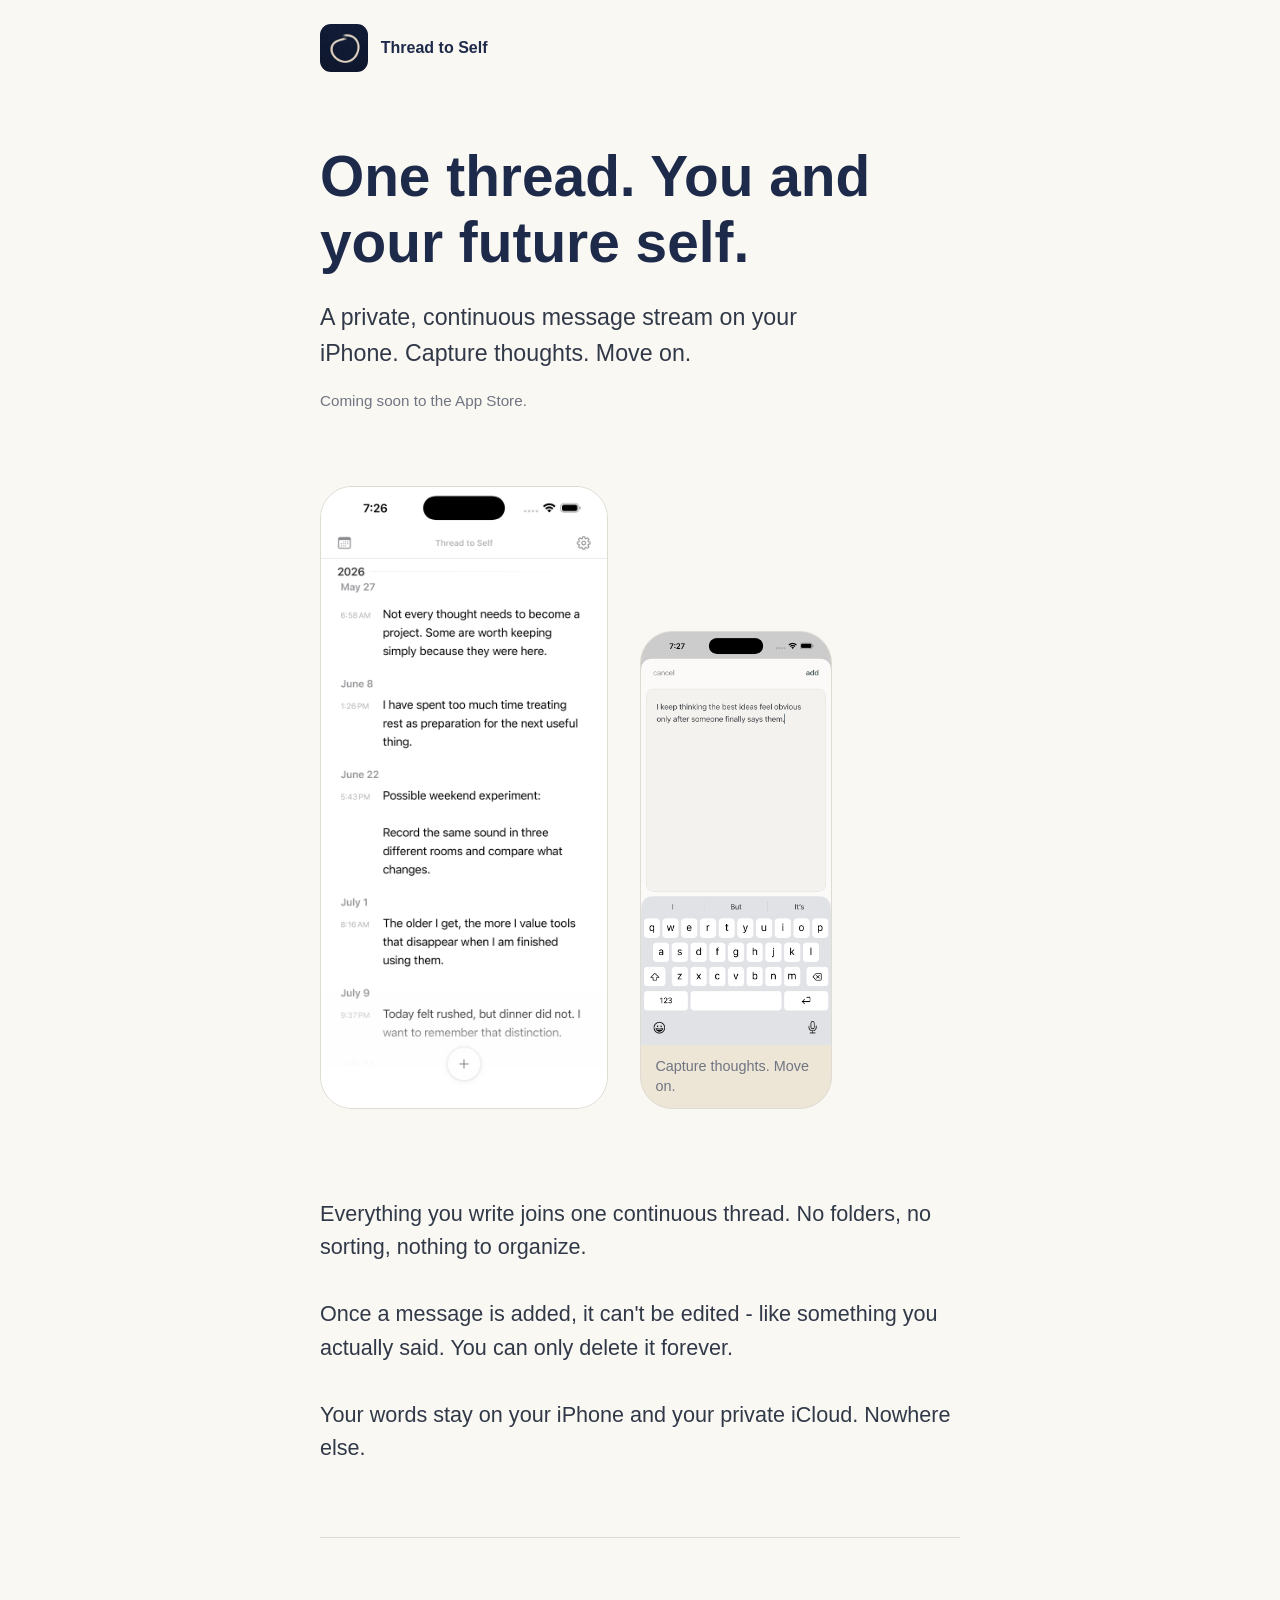
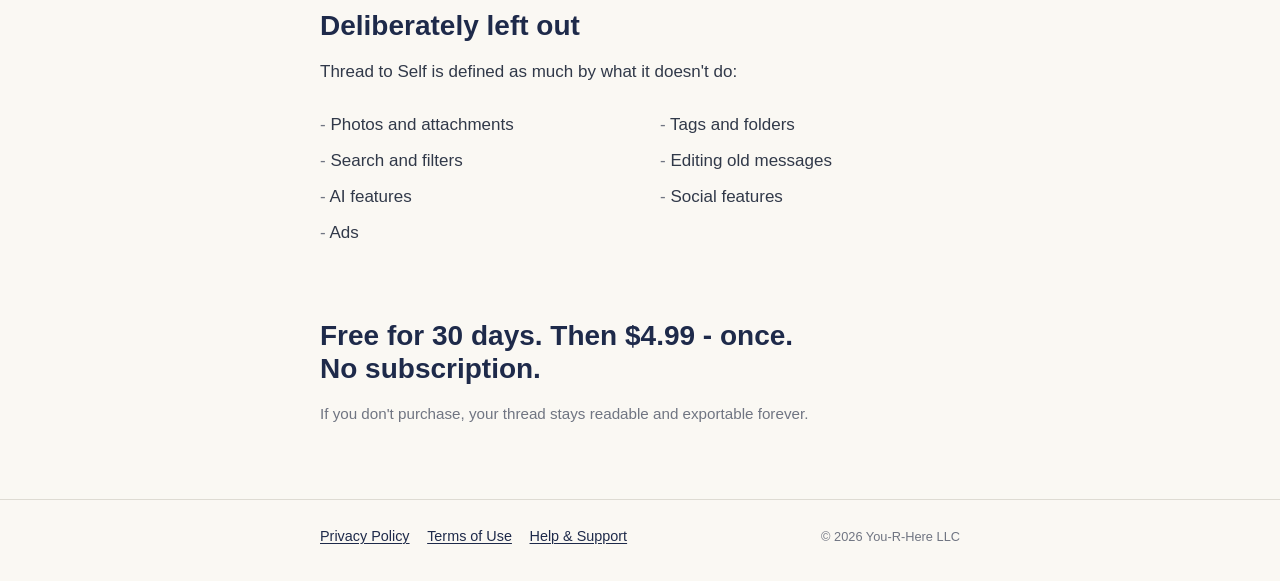
==== index.html @ 0d1f9a8f "Site: export favicon assets from approved app icon" ====
<!doctype html>
<html lang="en">
<head>
	<meta charset="utf-8">
	<meta name="viewport" content="width=device-width, initial-scale=1">
	<title>Thread to Self | One thread for your future self</title>
	<meta name="description" content="One private, continuous message thread on your iPhone. Capture thoughts. Move on.">
	<link rel="icon" type="image/png" sizes="16x16" href="/favicon-16x16.png?v=5">
	<link rel="icon" type="image/png" sizes="32x32" href="/favicon-32x32.png?v=5">
	<link rel="icon" type="image/png" sizes="192x192" href="/favicon.png?v=5">
	<link rel="apple-touch-icon" sizes="180x180" href="/apple-touch-icon.png?v=5">
	<link rel="shortcut icon" href="/favicon.ico?v=5">
	<link rel="stylesheet" href="/assets/styles.css">
</head>
<body>
	<a class="skip-link" href="#main-content">Skip to main content</a>

	<header class="site-header site-header-home">
		<div class="container brand">
			<img class="app-icon" src="/assets/app-icon.png" alt="">
			<p class="wordmark">Thread to Self</p>
		</div>
	</header>

	<main id="main-content">
		<section class="hero container" aria-labelledby="page-title">
			<h1 id="page-title">One thread. You and your future self.</h1>
			<p class="lead">A private, continuous message stream on your iPhone. Capture thoughts. Move on.</p>
			<p class="quiet-note">Coming soon to the App Store.</p>
		</section>

		<section class="screenshots container" aria-label="Thread to Self screens">
			<figure class="thread-screen">
				<img src="/assets/screenshot-thread-1.png" alt="Thread to Self showing a continuous stream of dated personal messages">
			</figure>
			<figure class="write-screen">
				<img src="/assets/screenshot-write.png" alt="Thread to Self showing the private message writing screen">
				<figcaption>Capture thoughts. Move on.</figcaption>
			</figure>
		</section>

		<section class="container reading-section" aria-labelledby="thread-heading">
			<h2 id="thread-heading" class="visually-hidden">How Thread to Self works</h2>
			<p>Everything you write joins one continuous thread. No folders, no sorting, nothing to organize.</p>
			<p>Once a message is added, it can't be edited - like something you actually said. You can only delete it forever.</p>
			<p>Your words stay on your iPhone and your private iCloud. Nowhere else.</p>
		</section>

		<section class="container excluded-section" aria-labelledby="excluded-heading">
			<h2 id="excluded-heading">Deliberately left out</h2>
			<p>Thread to Self is defined as much by what it doesn't do:</p>
			<ul class="plain-list">
				<li>Photos and attachments</li>
				<li>Tags and folders</li>
				<li>Search and filters</li>
				<li>Editing old messages</li>
				<li>AI features</li>
				<li>Social features</li>
				<li>Ads</li>
			</ul>
		</section>

		<section class="container pricing" aria-labelledby="pricing-heading">
			<h2 id="pricing-heading">Free for 30 days. Then $4.99 - once. No subscription.</h2>
			<p>If you don't purchase, your thread stays readable and exportable forever.</p>
		</section>
	</main>

	<footer class="site-footer">
		<div class="container footer-content">
			<nav class="footer-links" aria-label="Footer">
				<a href="/privacy/">Privacy Policy</a>
				<a href="/terms/">Terms of Use</a>
				<a href="/support/">Help &amp; Support</a>
			</nav>
			<p class="copyright">&copy; 2026 You-R-Here LLC</p>
		</div>
	</footer>
</body>
</html>
---- assets/styles.css ----
:root {
  --bg: #f7f3ec;
  --surface: #fffdf9;
  --text: #15263f;
  --muted: #3c4d65;
  --line: #d8e0ea;
  --accent: #214a75;
  --focus: #0e68be;
  --radius: 16px;
  --space-1: 0.75rem;
  --space-2: 1rem;
  --space-3: 1.5rem;
  --space-4: 2rem;
  --space-5: 3rem;
  --max-width: 72rem;
}

* {
  box-sizing: border-box;
}

html {
  color-scheme: light;
}

body {
  margin: 0;
  min-height: 100vh;
  background: var(--bg);
  color: var(--text);
  font-family: -apple-system, BlinkMacSystemFont, "Segoe UI", "Helvetica Neue", Helvetica, Arial, sans-serif;
  font-size: 1.0625rem;
  line-height: 1.7;
}

a {
  color: var(--accent);
  text-underline-offset: 0.15em;
  text-decoration-thickness: 0.08em;
}

a:hover {
  text-decoration-thickness: 0.13em;
}

a:focus-visible,
button:focus-visible {
  outline: 3px solid var(--focus);
  outline-offset: 3px;
  border-radius: 8px;
}

.skip-link {
  position: absolute;
  left: 1rem;
  top: -999px;
  z-index: 1000;
  background: var(--surface);
  color: var(--text);
  border: 1px solid var(--line);
  padding: 0.7rem 0.9rem;
  border-radius: 0.7rem;
}

.skip-link:focus {
  top: 1rem;
}

.container {
  width: min(calc(100% - 2rem), var(--max-width));
  margin-inline: auto;
}

.site-header {
  padding: var(--space-5) 0 var(--space-4);
}

.eyebrow {
  margin: 0 0 var(--space-1);
  font-size: 0.95rem;
  font-weight: 700;
  color: var(--muted);
  letter-spacing: 0.03em;
  text-transform: uppercase;
}

h1,
h2,
h3 {
  margin: 0;
  line-height: 1.2;
  letter-spacing: -0.015em;
}

h1 {
  font-size: clamp(2rem, 6vw, 3.2rem);
}

h2 {
  font-size: clamp(1.4rem, 4vw, 2rem);
  margin-bottom: var(--space-2);
}

h3 {
  font-size: 1.2rem;
}

p {
  margin: 0;
}

p + p,
ul + p,
p + ul,
h2 + p,
h3 + p,
dl + p {
  margin-top: var(--space-2);
}

.lead {
  max-width: 48rem;
  margin-top: var(--space-3);
  color: var(--muted);
  font-size: clamp(1.15rem, 2.8vw, 1.4rem);
}

.stack-lg > * + * {
  margin-top: var(--space-3);
}

.card {
  background: var(--surface);
  border: 1px solid var(--line);
  border-radius: var(--radius);
  padding: clamp(1.2rem, 3vw, 2rem);
}

.principles-list {
  margin: 0;
  padding-left: 1.35rem;
  columns: 1;
}

.principles-list li + li {
  margin-top: 0.45rem;
}

.content {
  padding-bottom: var(--space-5);
}

.site-nav {
  padding-top: var(--space-3);
}

.site-nav a {
  font-weight: 600;
}

.site-footer {
  border-top: 1px solid var(--line);
  margin-top: var(--space-5);
  padding: var(--space-3) 0 var(--space-4);
}

.footer-links {
  display: flex;
  flex-wrap: wrap;
  gap: 0.9rem 1.4rem;
}

.meta-line {
  margin-top: var(--space-1);
  color: var(--muted);
  font-size: 0.98rem;
}

dl {
  margin: 0;
  display: grid;
  gap: var(--space-3);
}

dt {
  font-weight: 700;
  font-size: 1.06rem;
}

dd {
  margin: 0.45rem 0 0;
  color: var(--text);
}

.button-link {
  display: inline-block;
  margin-top: var(--space-3);
  padding: 0.85rem 1.2rem;
  border-radius: 999px;
  border: 1px solid var(--accent);
  background: var(--accent);
  color: #ffffff;
  text-decoration: none;
  font-weight: 700;
}

.button-link:hover {
  background: #183a5f;
}

.legal-list {
  margin: 0;
  padding-left: 1.35rem;
}

.legal-list li + li {
  margin-top: 0.55rem;
}

@media (min-width: 48rem) {
  .site-header {
    padding-top: 4.6rem;
  }

  .principles-list {
    columns: 2;
    column-gap: 2.5rem;
  }
}

/* Shared visual language for the calm, private marketing site. */
:root {
  --bg: #faf8f3;
  --surface: #faf8f3;
  --text: #313949;
  --muted: #707582;
  --line: #dedbd3;
  --accent: #1e2a4a;
  --focus: #52668d;
  --radius: 0;
  --space-4: 2.5rem;
  --space-5: 4.5rem;
  --max-width: 40rem;
}

body {
  font-family: -apple-system, BlinkMacSystemFont, "SF Pro Text", "Segoe UI", sans-serif;
  line-height: 1.7;
}

.container {
  width: min(calc(100% - 2.5rem), var(--max-width));
}

.site-header {
  padding: 2rem 0 0;
}

.site-header-home {
  padding-top: 1.5rem;
}

.brand {
  display: flex;
  align-items: center;
  gap: 0.8rem;
  color: var(--accent);
  text-decoration: none;
}

.site-header .brand + h1 {
  margin-top: var(--space-4);
}

.app-icon {
  width: 3rem;
  height: 3rem;
  border-radius: 0.68rem;
}

.wordmark,
.eyebrow {
  margin: 0;
  color: var(--accent);
  font-size: 1rem;
  font-weight: 650;
  letter-spacing: 0;
  text-transform: none;
}

.site-nav {
  margin-bottom: var(--space-4);
  padding-top: 0;
}

h1,
h2,
h3 {
  color: var(--accent);
  font-weight: 650;
  letter-spacing: 0;
  line-height: 1.16;
}

h1 {
  font-size: clamp(2.25rem, 8vw, 3.55rem);
}

h2 {
  font-size: clamp(1.35rem, 5vw, 1.75rem);
}

.hero {
  padding-top: var(--space-5);
}

.lead {
  max-width: 34rem;
  margin-top: var(--space-3);
  color: var(--text);
  font-size: clamp(1.2rem, 4vw, 1.45rem);
  line-height: 1.55;
}

.quiet-note,
.meta-line {
  margin-top: var(--space-2);
  color: var(--muted);
  font-size: 0.95rem;
}

.screenshots {
  display: grid;
  justify-items: center;
  gap: 2rem;
  padding-top: var(--space-5);
}

figure {
  margin: 0;
}

.thread-screen,
.write-screen {
  overflow: hidden;
  border: 1px solid var(--line);
  border-radius: 2rem;
  background: var(--cream, #ede5d6);
}

.thread-screen {
  width: min(100%, 19rem);
}

.write-screen {
  width: min(75%, 14rem);
}

.thread-screen img,
.write-screen img {
  display: block;
  width: 100%;
  height: auto;
}

.write-screen figcaption {
  padding: 0.65rem 0.9rem 0.75rem;
  color: var(--muted);
  font-size: 0.9rem;
  line-height: 1.4;
}

.reading-section,
.excluded-section,
.pricing {
  padding-top: var(--space-5);
}

.reading-section {
  font-size: clamp(1.18rem, 4vw, 1.35rem);
  line-height: 1.55;
}

.reading-section p + p {
  margin-top: 2.1rem;
}

.excluded-section {
  border-top: 1px solid var(--line);
  margin-top: var(--space-5);
}

.excluded-section > p {
  margin-top: var(--space-2);
}

.plain-list {
  display: grid;
  gap: 0.45rem;
  margin: var(--space-3) 0 0;
  padding: 0;
  list-style: none;
}

.plain-list li::before {
  content: "- ";
  color: var(--muted);
}

.pricing {
  padding-bottom: var(--space-5);
}

.pricing h2 {
  max-width: 31rem;
}

.pricing p {
  margin-top: var(--space-2);
  color: var(--muted);
  font-size: 0.95rem;
}

.content {
  padding-top: var(--space-5);
  padding-bottom: var(--space-5);
}

.card {
  padding: var(--space-4) 0 0;
  border: 0;
  border-top: 1px solid var(--line);
  border-radius: 0;
  background: transparent;
}

.card:first-child {
  padding-top: 0;
  border-top: 0;
}

.site-footer {
  margin-top: 0;
  padding: var(--space-3) 0 2rem;
}

.footer-content {
  display: flex;
  flex-wrap: wrap;
  align-items: baseline;
  justify-content: space-between;
  gap: 0.75rem 1.5rem;
}

.footer-links {
  gap: 0.5rem 1.1rem;
  font-size: 0.9rem;
}

.copyright {
  margin: 0;
  color: var(--muted);
  font-size: 0.8rem;
}

.visually-hidden {
  position: absolute;
  width: 1px;
  height: 1px;
  overflow: hidden;
  clip: rect(0 0 0 0);
  white-space: nowrap;
}

@media (min-width: 40rem) {
  .screenshots {
    grid-template-columns: 18rem 12rem;
    align-items: end;
    justify-content: start;
  }

  .thread-screen {
    width: 18rem;
    justify-self: start;
  }

  .write-screen {
    width: 12rem;
    justify-self: start;
  }

  .plain-list {
    grid-template-columns: repeat(2, minmax(0, 1fr));
    column-gap: var(--space-4);
  }
}
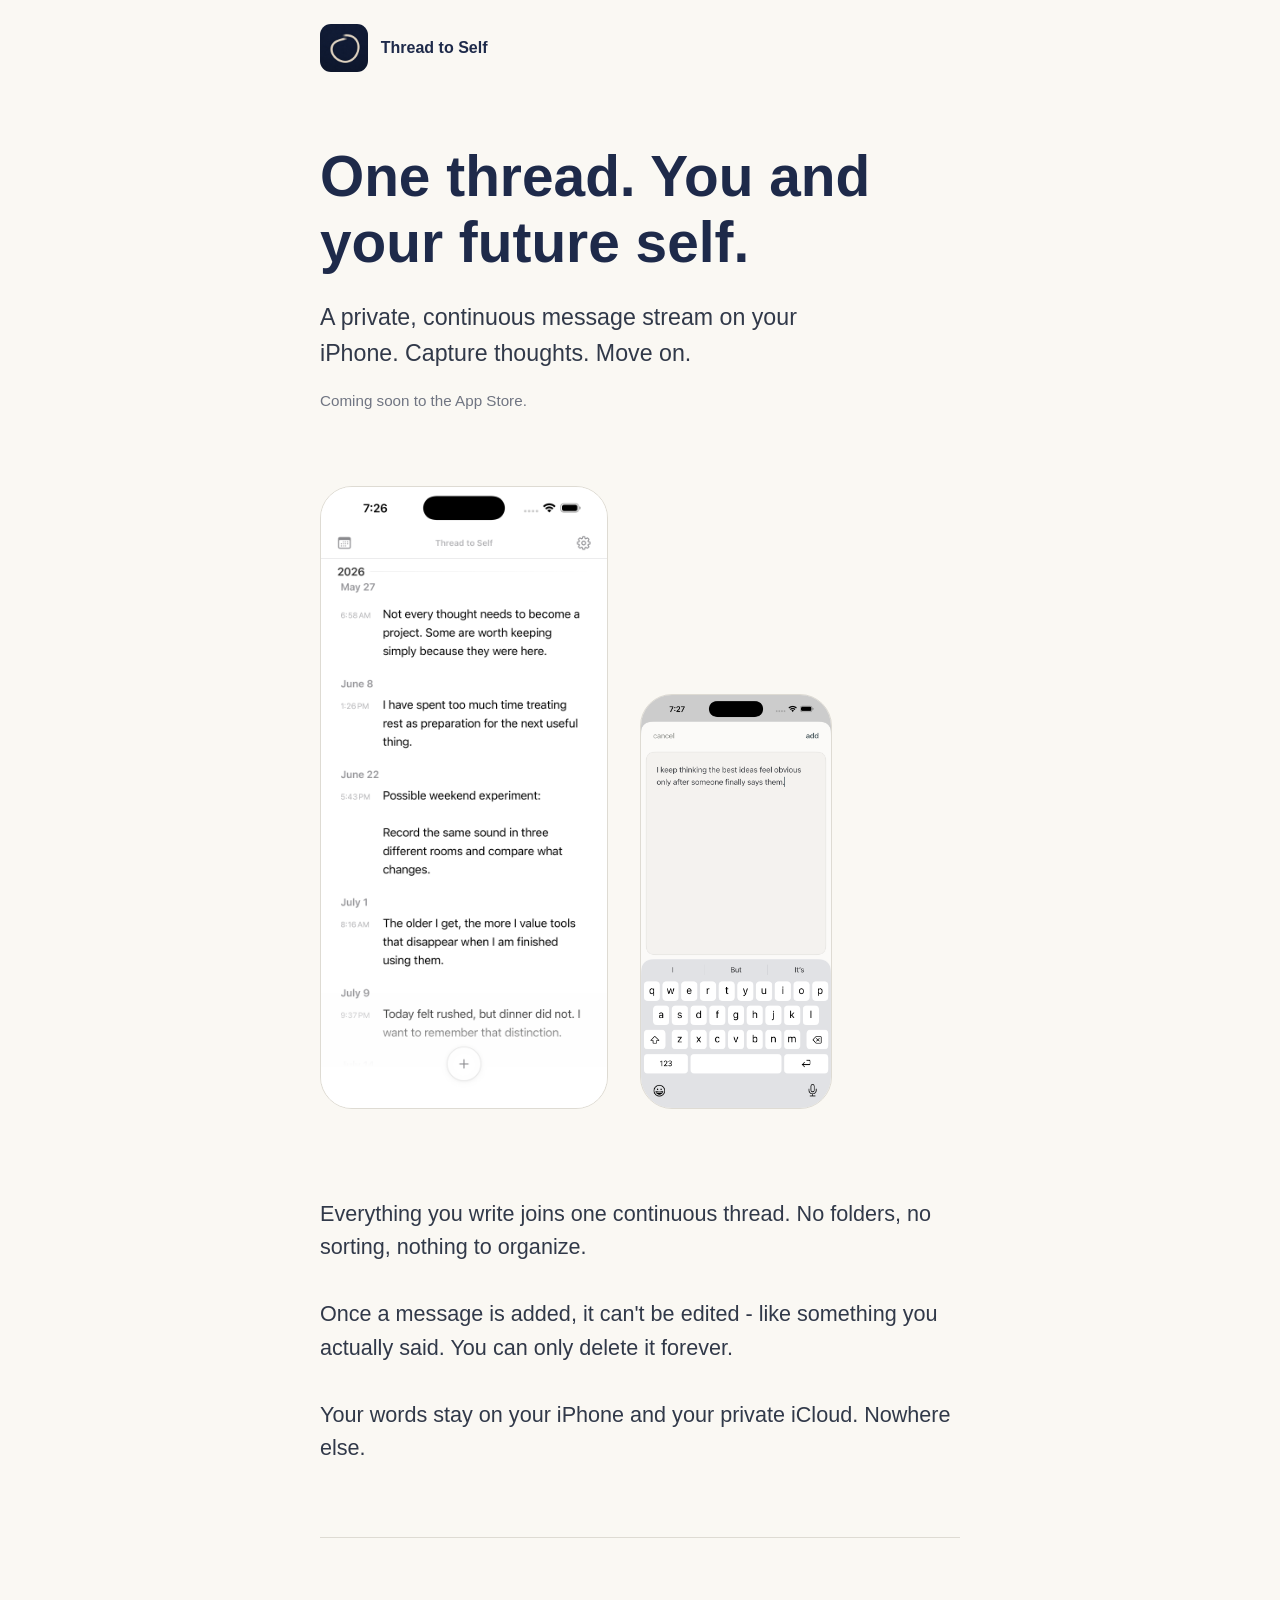
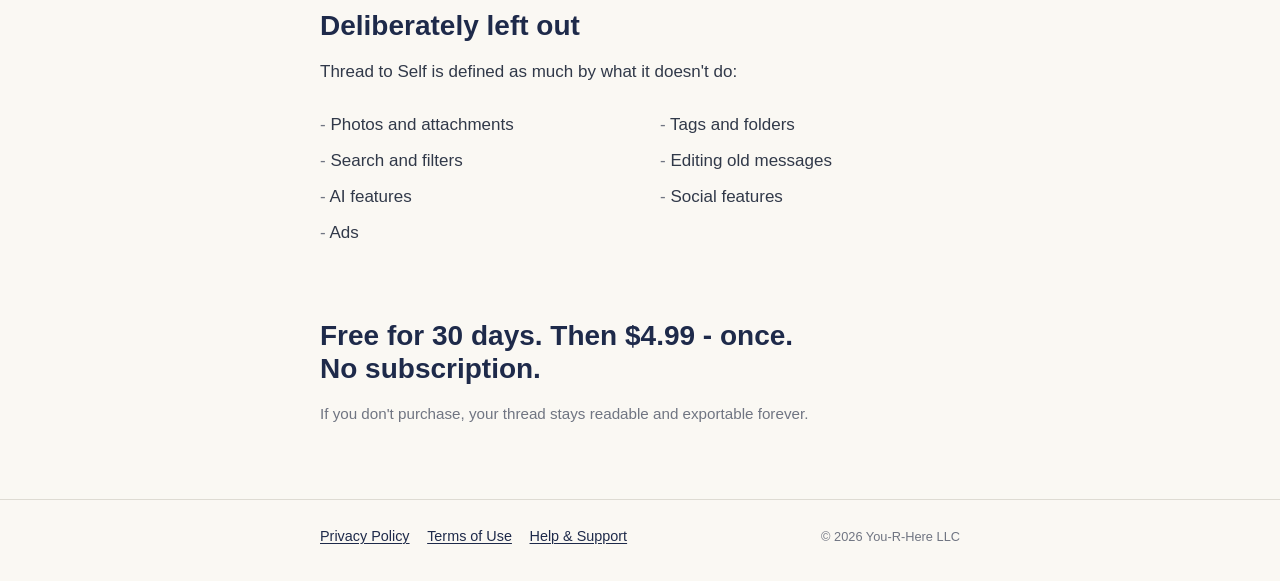
==== commit 49a554ea: "Remove second screenshot caption" ====
--- a/index.html
+++ b/index.html
@@ -5,11 +5,11 @@
 	<meta name="viewport" content="width=device-width, initial-scale=1">
 	<title>Thread to Self | One thread for your future self</title>
 	<meta name="description" content="One private, continuous message thread on your iPhone. Capture thoughts. Move on.">
-	<link rel="icon" type="image/png" sizes="16x16" href="/favicon-16x16.png?v=5">
-	<link rel="icon" type="image/png" sizes="32x32" href="/favicon-32x32.png?v=5">
-	<link rel="icon" type="image/png" sizes="192x192" href="/favicon.png?v=5">
-	<link rel="apple-touch-icon" sizes="180x180" href="/apple-touch-icon.png?v=5">
-	<link rel="shortcut icon" href="/favicon.ico?v=5">
+	<link rel="icon" type="image/png" sizes="16x16" href="/favicon-16x16.png?v=6">
+	<link rel="icon" type="image/png" sizes="32x32" href="/favicon-32x32.png?v=6">
+	<link rel="icon" type="image/png" sizes="192x192" href="/favicon.png?v=6">
+	<link rel="apple-touch-icon" sizes="180x180" href="/apple-touch-icon.png?v=6">
+	<link rel="shortcut icon" href="/favicon.ico?v=6">
 	<link rel="stylesheet" href="/assets/styles.css">
 </head>
 <body>
@@ -35,7 +35,6 @@
 			</figure>
 			<figure class="write-screen">
 				<img src="/assets/screenshot-write.png" alt="Thread to Self showing the private message writing screen">
-				<figcaption>Capture thoughts. Move on.</figcaption>
 			</figure>
 		</section>
 
--- a/assets/styles.css
+++ b/assets/styles.css
@@ -363,13 +363,6 @@
   height: auto;
 }
 
-.write-screen figcaption {
-  padding: 0.65rem 0.9rem 0.75rem;
-  color: var(--muted);
-  font-size: 0.9rem;
-  line-height: 1.4;
-}
-
 .reading-section,
 .excluded-section,
 .pricing {
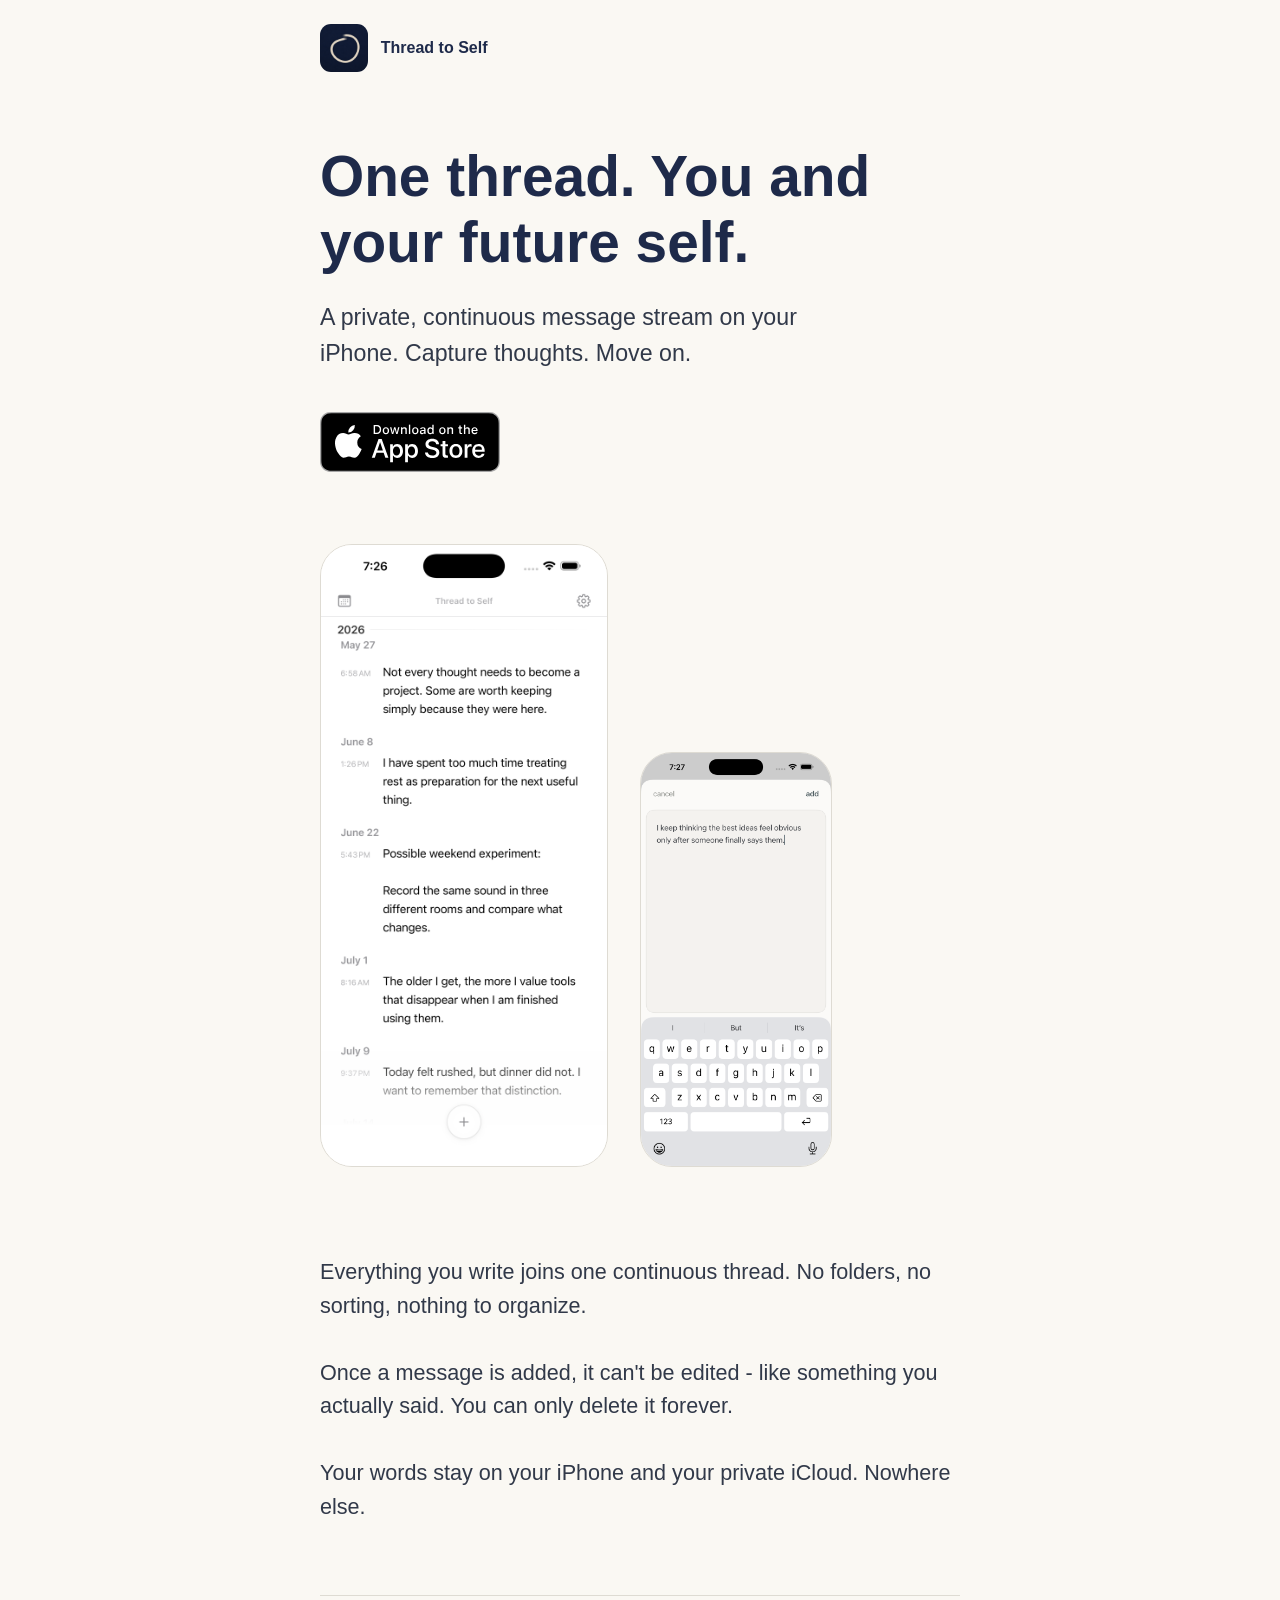
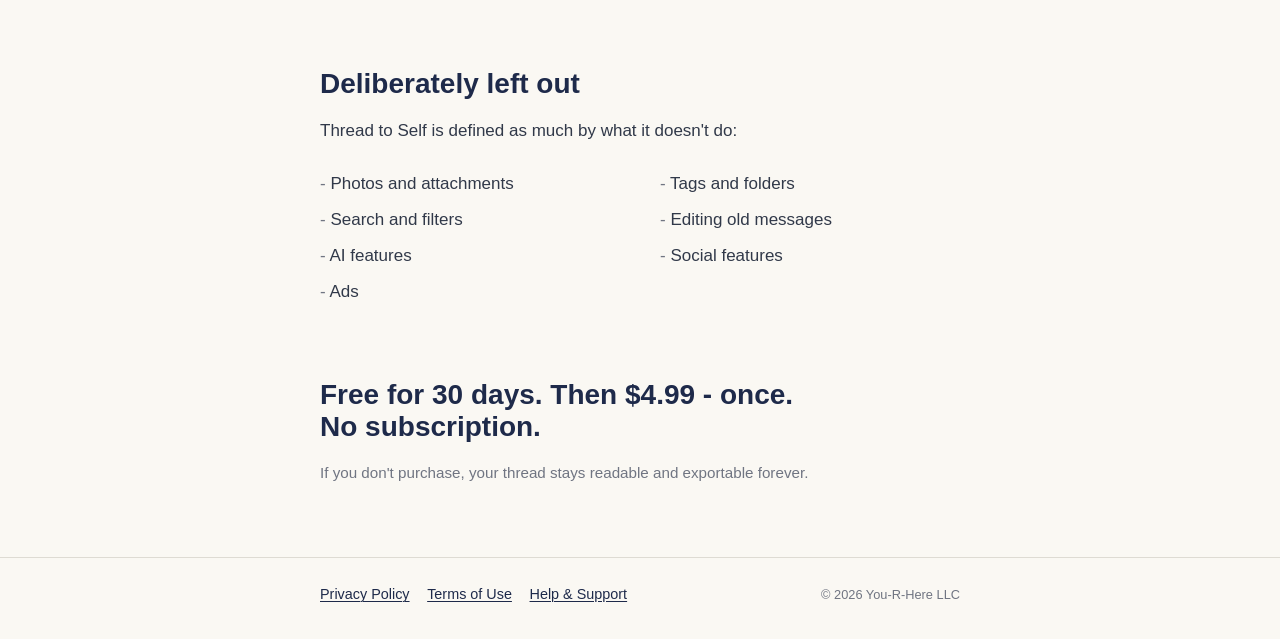
==== commit 6456f1aa: "Add App Store download badge" ====
--- a/index.html
+++ b/index.html
@@ -5,11 +5,8 @@
 	<meta name="viewport" content="width=device-width, initial-scale=1">
 	<title>Thread to Self | One thread for your future self</title>
 	<meta name="description" content="One private, continuous message thread on your iPhone. Capture thoughts. Move on.">
-	<link rel="icon" type="image/png" sizes="16x16" href="/favicon-16x16.png?v=6">
-	<link rel="icon" type="image/png" sizes="32x32" href="/favicon-32x32.png?v=6">
-	<link rel="icon" type="image/png" sizes="192x192" href="/favicon.png?v=6">
-	<link rel="apple-touch-icon" sizes="180x180" href="/apple-touch-icon.png?v=6">
-	<link rel="shortcut icon" href="/favicon.ico?v=6">
+	<link rel="icon" href="/favicon.ico" sizes="16x16 32x32" type="image/x-icon">
+	<link rel="apple-touch-icon" sizes="180x180" href="/apple-touch-icon.png">
 	<link rel="stylesheet" href="/assets/styles.css">
 </head>
 <body>
@@ -26,7 +23,9 @@
 		<section class="hero container" aria-labelledby="page-title">
 			<h1 id="page-title">One thread. You and your future self.</h1>
 			<p class="lead">A private, continuous message stream on your iPhone. Capture thoughts. Move on.</p>
-			<p class="quiet-note">Coming soon to the App Store.</p>
+			<a class="app-store-link" href="https://apps.apple.com/us/app/thread-to-self/id6791155475" aria-label="Download Thread to Self on the App Store">
+				<img src="/assets/download-on-the-app-store.svg" alt="Download on the App Store" width="180" height="60">
+			</a>
 		</section>
 
 		<section class="screenshots container" aria-label="Thread to Self screens">
@@ -77,4 +76,3 @@
 	</footer>
 </body>
 </html>
-
--- a/assets/styles.css
+++ b/assets/styles.css
@@ -329,6 +329,36 @@
   font-size: 0.95rem;
 }
 
+.app-store-link {
+  display: block;
+  width: fit-content;
+  margin-top: var(--space-4);
+  border-radius: 0.6rem;
+  line-height: 0;
+  transition: opacity 160ms ease, transform 160ms ease;
+}
+
+.app-store-link img {
+  display: block;
+  width: 11.25rem;
+  height: auto;
+}
+
+.app-store-link:hover {
+  opacity: 0.86;
+  transform: translateY(-1px);
+}
+
+.app-store-link:active {
+  transform: translateY(0);
+}
+
+@media (prefers-reduced-motion: reduce) {
+  .app-store-link {
+    transition: none;
+  }
+}
+
 .screenshots {
   display: grid;
   justify-items: center;
@@ -486,4 +516,4 @@
     grid-template-columns: repeat(2, minmax(0, 1fr));
     column-gap: var(--space-4);
   }
-}+}
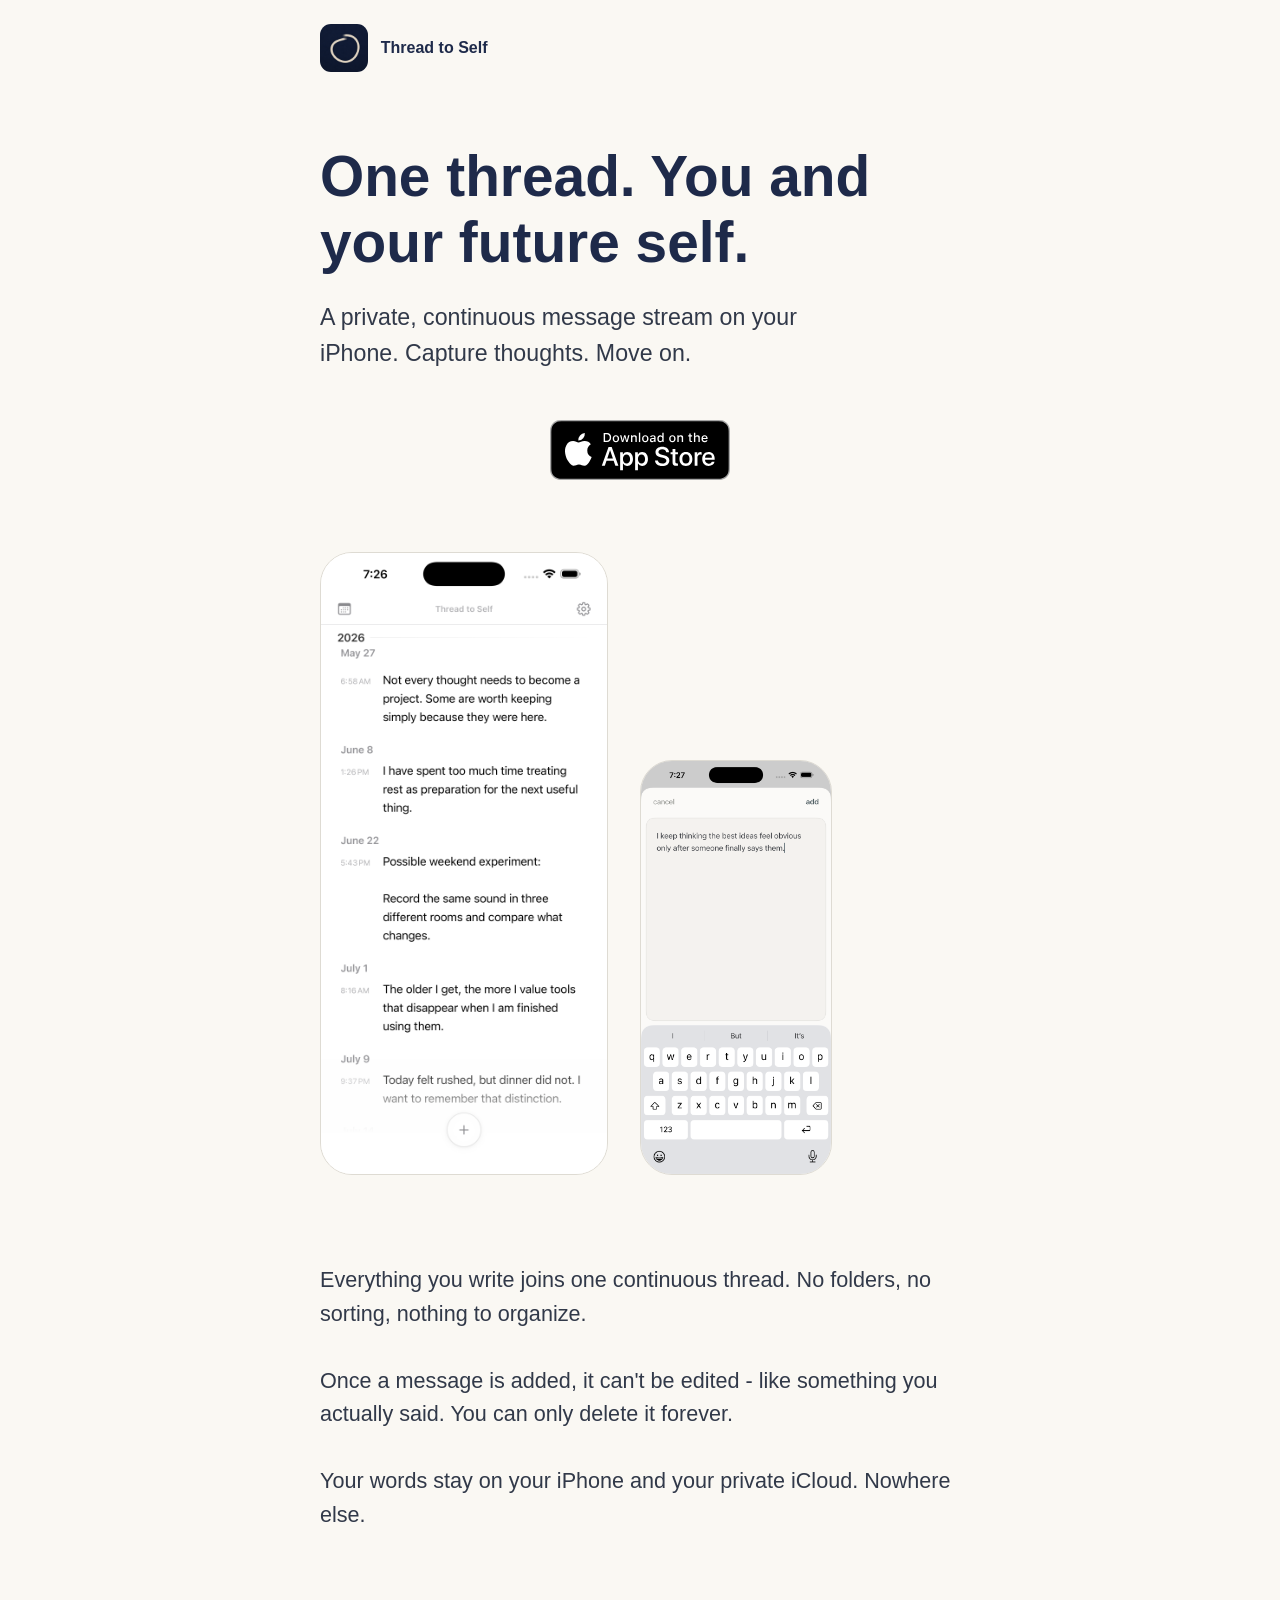
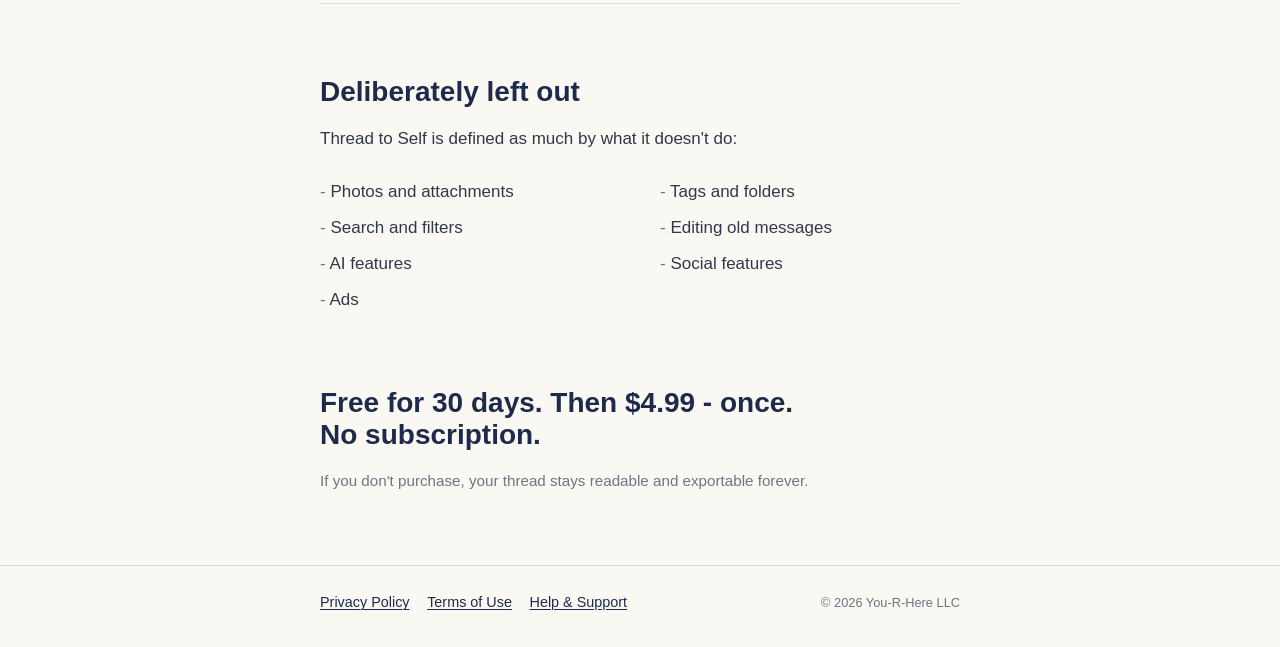
==== commit c0356475: "Refine App Store badge placement" ====
--- a/index.html
+++ b/index.html
@@ -7,7 +7,7 @@
 	<meta name="description" content="One private, continuous message thread on your iPhone. Capture thoughts. Move on.">
 	<link rel="icon" href="/favicon.ico" sizes="16x16 32x32" type="image/x-icon">
 	<link rel="apple-touch-icon" sizes="180x180" href="/apple-touch-icon.png">
-	<link rel="stylesheet" href="/assets/styles.css">
+	<link rel="stylesheet" href="/assets/styles.css?v=20260816">
 </head>
 <body>
 	<a class="skip-link" href="#main-content">Skip to main content</a>
--- a/assets/styles.css
+++ b/assets/styles.css
@@ -332,7 +332,7 @@
 .app-store-link {
   display: block;
   width: fit-content;
-  margin-top: var(--space-4);
+  margin: 3rem auto 0;
   border-radius: 0.6rem;
   line-height: 0;
   transition: opacity 160ms ease, transform 160ms ease;
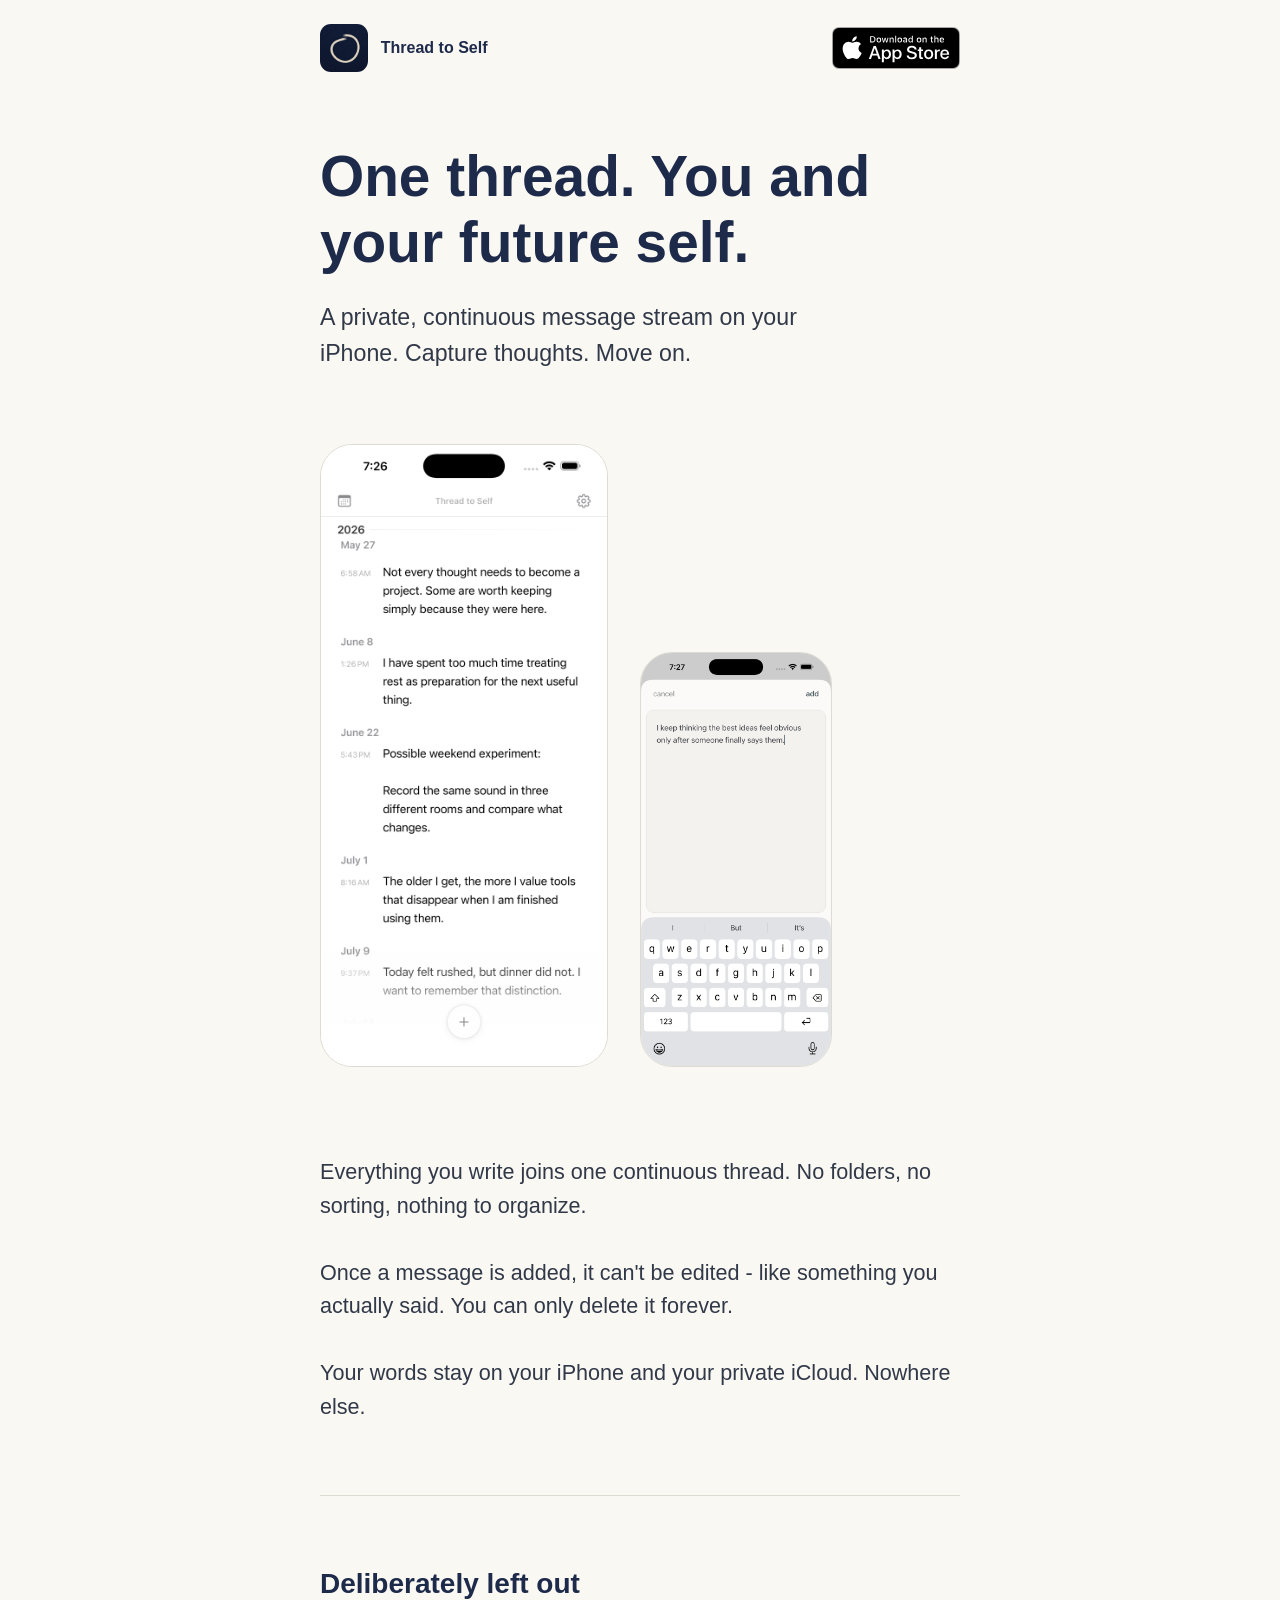
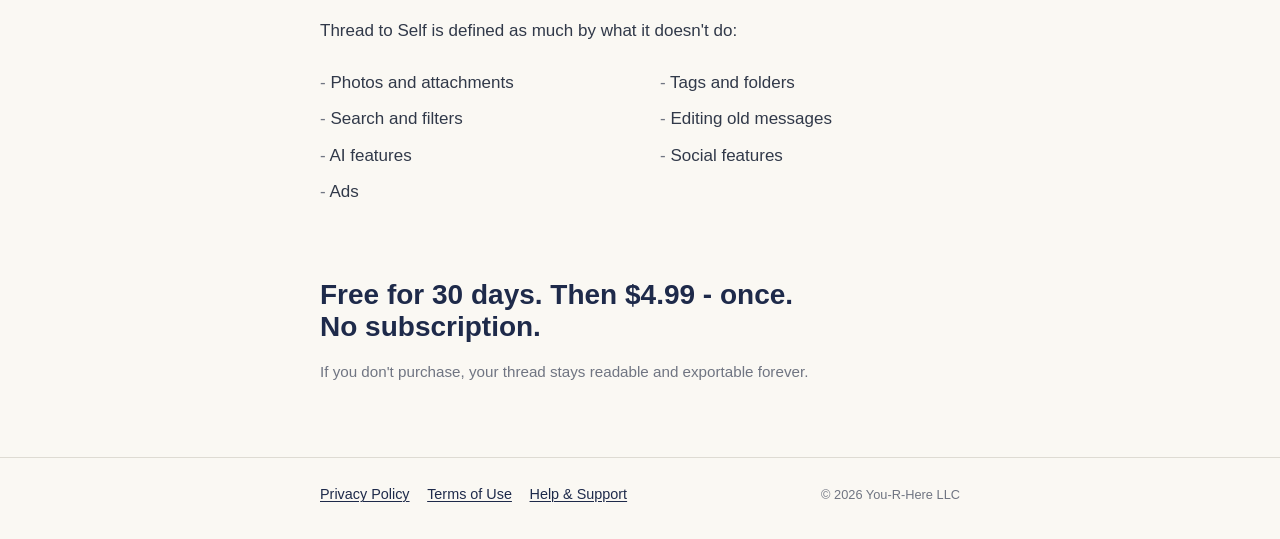
==== commit c78b4bb6: "Move App Store badge to header" ====
--- a/index.html
+++ b/index.html
@@ -7,15 +7,20 @@
 	<meta name="description" content="One private, continuous message thread on your iPhone. Capture thoughts. Move on.">
 	<link rel="icon" href="/favicon.ico" sizes="16x16 32x32" type="image/x-icon">
 	<link rel="apple-touch-icon" sizes="180x180" href="/apple-touch-icon.png">
-	<link rel="stylesheet" href="/assets/styles.css?v=20260816">
+	<link rel="stylesheet" href="/assets/styles.css?v=20260816-2">
 </head>
 <body>
 	<a class="skip-link" href="#main-content">Skip to main content</a>
 
 	<header class="site-header site-header-home">
-		<div class="container brand">
-			<img class="app-icon" src="/assets/app-icon.png" alt="">
-			<p class="wordmark">Thread to Self</p>
+		<div class="container header-home-content">
+			<div class="brand">
+				<img class="app-icon" src="/assets/app-icon.png" alt="">
+				<p class="wordmark">Thread to Self</p>
+			</div>
+			<a class="app-store-link" href="https://apps.apple.com/us/app/thread-to-self/id6791155475" aria-label="Download Thread to Self on the App Store">
+				<img src="/assets/download-on-the-app-store.svg" alt="Download on the App Store" width="128" height="43">
+			</a>
 		</div>
 	</header>
 
@@ -23,9 +28,6 @@
 		<section class="hero container" aria-labelledby="page-title">
 			<h1 id="page-title">One thread. You and your future self.</h1>
 			<p class="lead">A private, continuous message stream on your iPhone. Capture thoughts. Move on.</p>
-			<a class="app-store-link" href="https://apps.apple.com/us/app/thread-to-self/id6791155475" aria-label="Download Thread to Self on the App Store">
-				<img src="/assets/download-on-the-app-store.svg" alt="Download on the App Store" width="180" height="60">
-			</a>
 		</section>
 
 		<section class="screenshots container" aria-label="Thread to Self screens">
--- a/assets/styles.css
+++ b/assets/styles.css
@@ -260,6 +260,13 @@
   padding-top: 1.5rem;
 }
 
+.header-home-content {
+  display: flex;
+  align-items: center;
+  justify-content: space-between;
+  gap: var(--space-3);
+}
+
 .brand {
   display: flex;
   align-items: center;
@@ -331,8 +338,9 @@
 
 .app-store-link {
   display: block;
+  flex: 0 0 auto;
   width: fit-content;
-  margin: 3rem auto 0;
+  margin: 0;
   border-radius: 0.6rem;
   line-height: 0;
   transition: opacity 160ms ease, transform 160ms ease;
@@ -340,7 +348,7 @@
 
 .app-store-link img {
   display: block;
-  width: 11.25rem;
+  width: 8rem;
   height: auto;
 }
 
@@ -356,6 +364,30 @@
 @media (prefers-reduced-motion: reduce) {
   .app-store-link {
     transition: none;
+  }
+}
+
+@media (max-width: 23rem) {
+  .header-home-content {
+    gap: 0.6rem;
+  }
+
+  .site-header-home .brand {
+    gap: 0.55rem;
+  }
+
+  .site-header-home .app-icon {
+    width: 2.5rem;
+    height: 2.5rem;
+    border-radius: 0.58rem;
+  }
+
+  .site-header-home .wordmark {
+    font-size: 0.9rem;
+  }
+
+  .app-store-link img {
+    width: 7rem;
   }
 }
 
